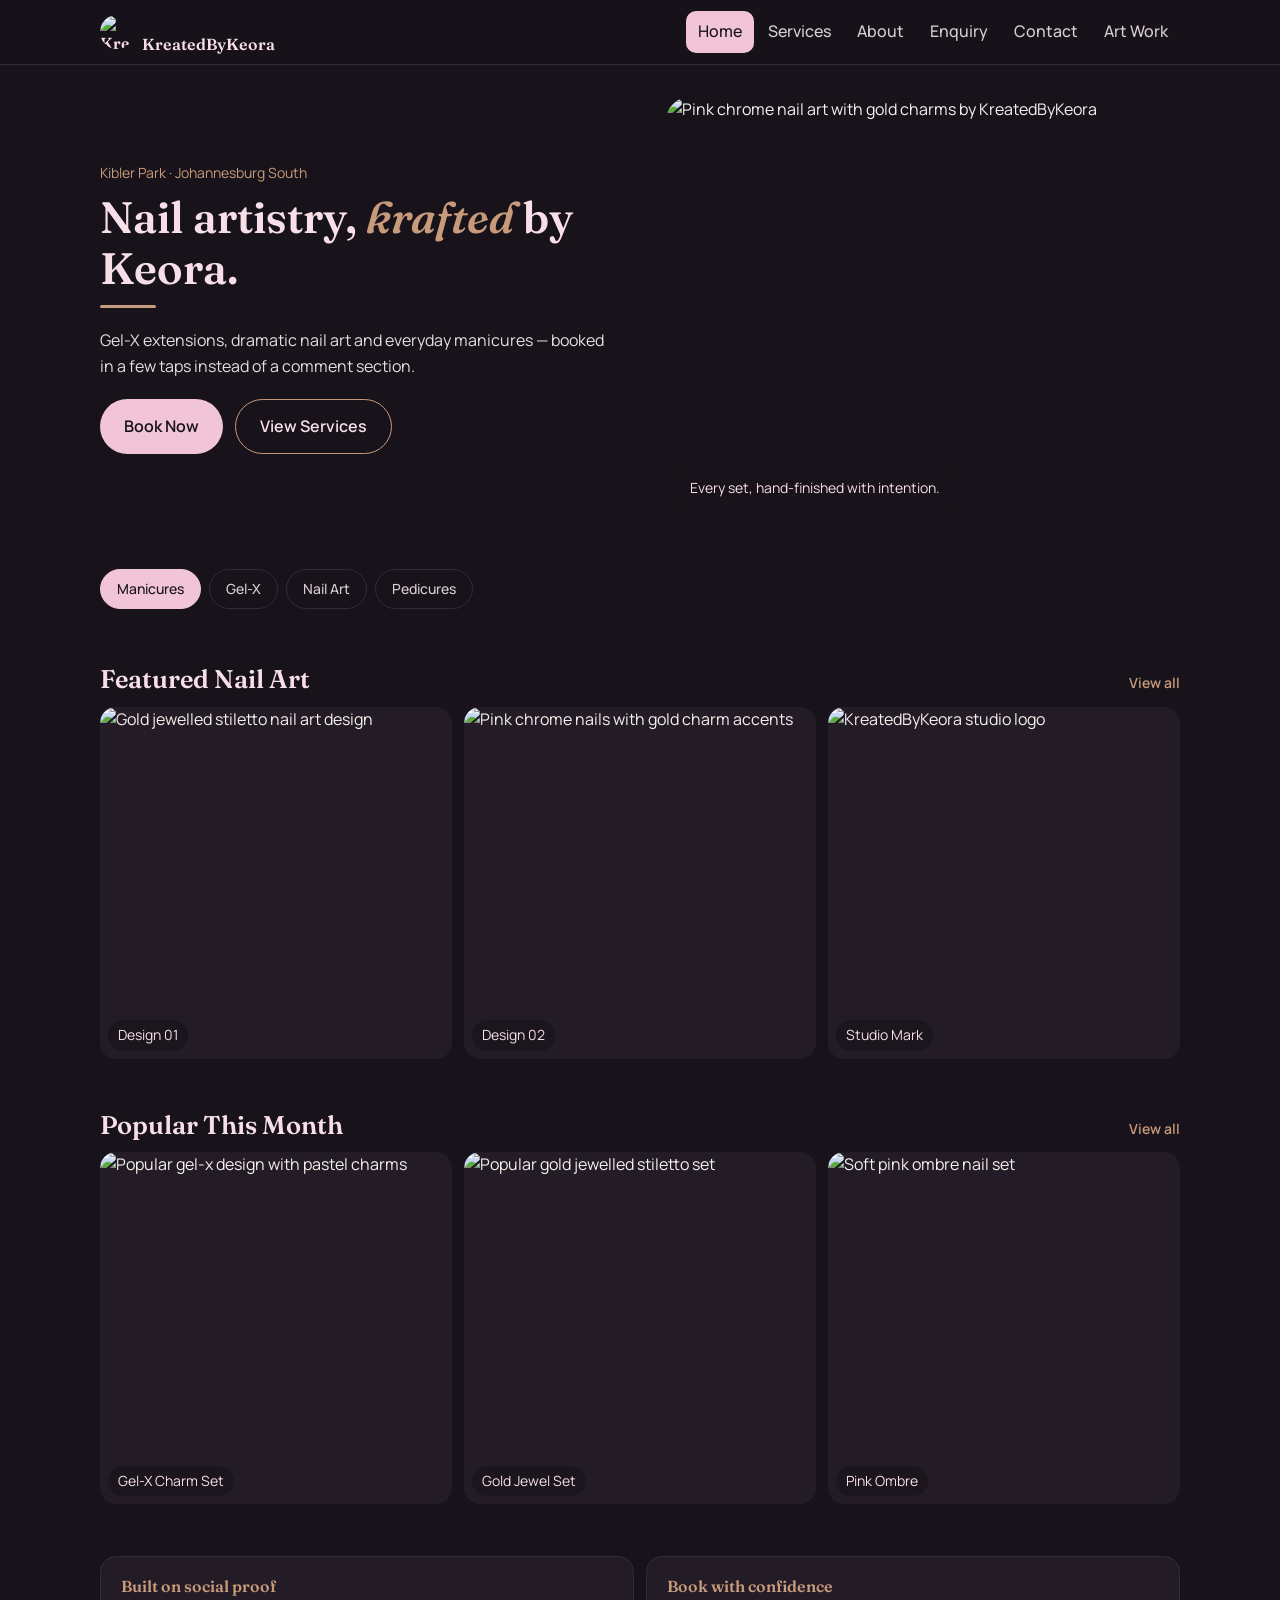
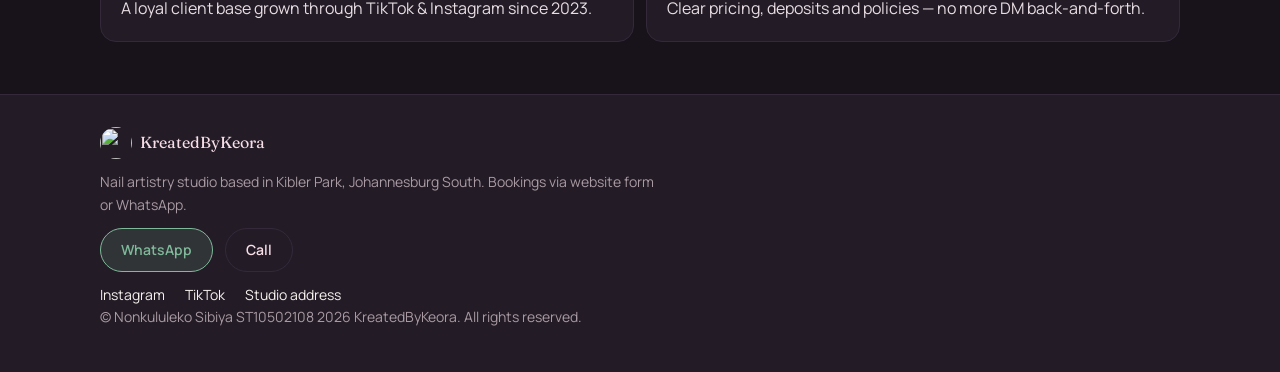
==== KBK/index.html @ b12ecbe9 "Add Google Fonts preconnect and stylesheet links" ====
<!DOCTYPE html>
<html lang="en">
<head>
<meta charset="UTF-8">
<meta name="viewport" content="width=device-width, initial-scale=1.0">
<title>KreatedByKeora — Nail Artistry Studio, Kibler Park</title>
<meta name="description" content="Gel-X extensions, custom nail art and manicures by Keora — a nail artistry studio based in Kibler Park, Johannesburg South. Book online.">

<link rel="preconnect" href="https://fonts.googleapis.com">
<link rel="preconnect" href="https://fonts.gstatic.com" crossorigin>
<link href="https://fonts.googleapis.com/css2?family=Fraunces:opsz,wght@9..144,500;9..144,600;9..144,700&family=Manrope:wght@400;500;600;700&display=swap" rel="stylesheet">
<link rel="stylesheet" href="css/style.css">

  
</head>
<body>

<!-- ============ HEADER ============ -->
<header class="site-header">
  <div class="wrap">
    <a href="index.html" class="brand">
      <img src="images/hero/logo.jpeg" alt="KreatedByKeora logo">
      <br>
      KreatedByKeora
    </a>
    <nav class="top-links" aria-label="Primary">
      <a href="index.html" class="active">Home</a>
      <a href="services.html">Services</a>
      <a href="about.html">About</a>
      <a href="enquiry.html">Enquiry</a>
      <a href="contact.html">Contact</a>
      <a href="art_work.html"> Art Work</a>
    </nav>
    <button class="menu-toggle" aria-label="Open menu" aria-expanded="false" data-menu-open>
      <svg  width="30px" height="30px" viewBox="0 0 24 24" fill="none" stroke="currentColor" stroke-width="2"><path d="M3 6h18M3 12h18M3 18h18"/></svg>
    </button>
  </div>
</header>

<!-- ============ MOBILE DRAWER ============ -->
<div class="drawer" data-drawer>
  <div class="drawer-panel">
    <button class="drawer-close" aria-label="Close menu" data-menu-close>&times;</button>
    <nav aria-label="Mobile">
      <a href="index.html">Home</a>
      <a href="about.html">About Us</a>
      <a href="services.html">Services</a>
      <a href="enquiry.html">Book / Enquire</a>
      <a href="contact.html">Contact</a>
      <a href="art_work.html"> Art Work</a>

    </nav>
  </div>
</div>

<main>
  <div class="wrap">

    <!-- ============ HERO ============ -->
    <section class="hero">
      <div class="hero-media">
        <img src="images/portfolio/pink-french-charms.jpeg" alt="Pink chrome nail art with gold charms by KreatedByKeora">
       <p><span class="hero-caption">Every set, hand-finished with intention.</span></p>
      </div>
      <div class="hero-copy">
        <span class="eyebrow">Kibler Park · Johannesburg South</span>
        <h1>Nail artistry, <span>krafted</span> by Keora.</h1>
        <div class="swipe"></div>
        <p>Gel-X extensions, dramatic nail art and everyday manicures — booked in a few taps instead of a comment section.</p>
        <div class="hero-actions">
          <a href="enquiry.html" class="btn btn-primary">Book Now</a>
          <a href="services.html" class="btn btn-outline">View Services</a>
        </div>
      </div>
    </section>

    <!-- Quick categories -->
    <section> 
      <div class="chip-row">
        <a class="chip active" href="services.html#manicures">Manicures</a>
        <a class="chip" href="services.html#gel-x">Gel-X</a>
        <a class="chip" href="services.html#nail-art">Nail Art</a>
        <a class="chip" href="services.html#pedicures">Pedicures</a>
      </div>
    </section>

    <!-- Featured nail art -->
    <section>
      <div class="section-head">
        <h2>Featured Nail Art</h2>
        <a href="services.html" class="see-all">View all</a>
      </div>
      <div class="grid-3">
        <div class="thumb">
          <img src="images/portfolio/gold-jewel-nails.jpeg" alt="Gold jewelled stiletto nail art design">
          <span class="thumb-label">Design 01</span>
        </div>
        <div class="thumb">
          <img src="images/portfolio/pink-french-charms.jpeg" alt="Pink chrome nails with gold charm accents">
          <span class="thumb-label">Design 02</span>
        </div>
        <div class="thumb">
          <img src="images/hero/logo.jpeg" alt="KreatedByKeora studio logo">
          <span class="thumb-label">Studio Mark</span>
        </div>
      </div>
    </section>

    <!-- Popular this month -->
    <section>
      <div class="section-head">
        <h2>Popular This Month</h2>
        <a href="services.html" class="see-all">View all</a>
      </div>
      <div class="grid-3">
        <div class="thumb">
          <img src="images/portfolio/pink-french-charms.jpeg" alt="Popular gel-x design with pastel charms">
          <span class="thumb-label">Gel-X Charm Set</span>
        </div>
        <div class="thumb">
          <img src="images/portfolio/gold-jewel-nails.jpeg" alt="Popular gold jewelled stiletto set">
          <span class="thumb-label">Gold Jewel Set</span>
        </div>
        <div class="thumb">
          <img src="images/portfolio/pink-french-charms.jpeg" alt="Soft pink ombre nail set">
          <span class="thumb-label">Pink Ombre</span>
        </div>
      </div>
    </section>

    <!-- Trust strip -->
    <section>
      <div class="pillars">
        <div class="pillar">
          <h4>Built on social proof</h4>
          <p>A loyal client base grown through TikTok &amp; Instagram since 2023.</p>
        </div>
        <div class="pillar">
          <h4>Book with confidence</h4>
          <p>Clear pricing, deposits and policies — no more DM back-and-forth.</p>
        </div>
      </div>
    </section>

  </div>
</main>

<!-- ============ FOOTER ============ -->
<footer class="site-footer">
  <div class="wrap">
    <div class="brand"><img src="images/hero/logo.jpeg" alt=""> KreatedByKeora</div>
    <p>Nail artistry studio based in Kibler Park, Johannesburg South. Bookings via website form or WhatsApp.</p>
    <div class="social-row">
      <a class="social-btn whatsapp" href="https://wa.me/0820951275" target="_blank" rel="noopener">WhatsApp</a>
      <a class="social-btn" href="tel:+0820951275">Call</a>
    </div>
    <div class="footer-links">
      <a href="https://instagram.com/kreatedbykeora" target="_blank" rel="noopener">Instagram</a>
      <a href="https://tiktok.com/@kreatedbykeora" target="_blank" rel="noopener">TikTok</a>
      <a href="contact.html">Studio address</a>
    </div>
    <p>&copy; Nonkululeko Sibiya ST10502108 2026 KreatedByKeora. All rights reserved.</p>
  </div>
</footer>

<!-- ============ STICKY BOTTOM TAB BAR (mobile) ============ -->
<nav class="tab-bar" aria-label="Bottom">
  <a href="index.html" class="active">
    <svg width="30px" height="30px"viewBox="0 0 24 24" fill="none" stroke="currentColor" stroke-width="2"><path d="M3 10l9-7 9 7v10a1 1 0 0 1-1 1h-5v-6H9v6H4a1 1 0 0 1-1-1V10z"/></svg>
    Home
  </a>
  <a href="services.html">
    <svg width="30px" height="30px" viewBox="0 0 24 24" fill="none" stroke="currentColor" stroke-width="2"><circle cx="12" cy="12" r="9"/><path d="M12 7v5l3 3"/></svg>
    Services
  </a>
  <a href="enquiry.html" class="cta-tab">
    <span class="tab-pill">Enquiry</span>
  </a>
  <a href="contact.html">
    <svg width="30px" height="30px"viewBox="0 0 24 24" fill="none" stroke="currentColor" stroke-width="2"><path d="M21 15a2 2 0 0 1-2 2H7l-4 4V5a2 2 0 0 1 2-2h14a2 2 0 0 1 2 2z"/></svg>
    Contact
  </a>
    
</nav>


</body>
</html>
---- KBK/css/style.css ----
/* ---------- 1. CSS RESET ---------- */
*, *::before, *::after { box-sizing: border-box; }
html, body, h1, h2, h3, h4, p, ul, ol, li, figure { margin: 0; padding: 0; }
ul, ol { list-style: none; }
img { max-width: 100%; display: block; }
a { text-decoration: none; color: inherit; }
button { font: inherit; background: none; border: none; cursor: pointer; color: inherit; }
input, textarea, select { font: inherit; color: inherit; }
html { -webkit-text-size-adjust: 100%; }

@media (prefers-reduced-motion: reduce) {
  *, *::before, *::after {
    animation-duration: 0.001ms !important;
    transition-duration: 0.001ms !important;
  }
}

/* ---------- 2. DESIGN TOKENS ---------- */
:root {
  /* Colour */
  --charcoal:      #18131a;
  --charcoal-raised:#231c26;
  --charcoal-line:  #33293a;
  --blush:          #f1c4d6;
  --blush-soft:     #f7dee7;
  --rose-gold:      #c79a7b;
  --rose-gold-dim:  #9c7c67;
  --cream:          #f7f1ee;
  --success:        #7fb99a;
  --error:          #e08a94;

  /* Type */
  --font-display: 'Fraunces', Georgia, serif;
  --font-body: 'Manrope', -apple-system, BlinkMacSystemFont, 'Segoe UI', sans-serif;

  /* Type scale (mobile) */
  --step--1: 0.875rem;
  --step-0:  1rem;
  --step-1:  1.25rem;
  --step-2:  1.6rem;
  --step-3:  2rem;
  --step-4:  2.6rem;

  /* Spacing */
  --space-1: 0.5rem;
  --space-2: 0.75rem;
  --space-3: 1.25rem;
  --space-4: 2rem;
  --space-5: 3.25rem;

  /* Layout */
  --wrap-max: 1120px;
  --radius-s: 10px;
  --radius-m: 16px;
  --radius-l: 24px;
  --header-h: 64px;
  --tabbar-h: 68px;

  --shadow-card: 0 12px 28px -12px rgba(0, 0, 0, 0.45);
}

/* ---------- 3. BASE ---------- */
body {
  background: var(--charcoal);
  color: var(--cream);
  font-family: var(--font-body);
  font-size: var(--step-0);
  line-height: 1.6;
  padding-bottom: calc(var(--tabbar-h) + var(--space-2));
}

h1, h2, h3, h4 {
  font-family: var(--font-display);
  color: var(--blush-soft);
  line-height: 1.15;
  font-weight: 600;
}

h1 { font-size: var(--step-3); margin-bottom: var(--space-2); }
h2 { font-size: var(--step-2); }
h3 { font-size: var(--step-1); margin-bottom: var(--space-1); }
h4 { font-size: var(--step-0); color: var(--rose-gold); }

p { max-width: 62ch; color: #e7dde3; }

.wrap {
  width: 100%;
  max-width: var(--wrap-max);
  margin-inline: auto;
  padding-inline: var(--space-3);
}

main {
  display: block;
  padding-top: var(--space-4);
}

main > .wrap > section,
main > .wrap > * + section {
  margin-bottom: var(--space-5);
}

.eyebrow {
  display: inline-block;
  font-family: var(--font-body);
  font-size: var(--step--1);
  color: var(--rose-gold);
  margin-bottom: var(--space-1);
}

.swipe {
  width: 56px;
  height: 3px;
  background: var(--rose-gold);
  border-radius: 999px;
  margin: var(--space-2) 0 var(--space-3);
}

/* ---------- 4. HEADER / NAV ---------- */
.site-header {
  position: sticky;
  top: 0;
  z-index: 40;
  background: rgba(24, 19, 26, 0.92);
  backdrop-filter: blur(8px);
  border-bottom: 1px solid var(--charcoal-line);
}

.site-header .wrap {
  height: var(--header-h);
  display: flex;
  align-items: center;
  justify-content: space-between;
  gap: var(--space-2);
}

.site-header .brand {
  display: flex;
  align-items: center;
  gap: var(--space-1);
  font-family: var(--font-display);
  font-weight: 600;
  color: var(--blush-soft);
  font-size: var(--step-0);
}

.site-header .brand img {
  width: 34px;
  height: 34px;
  border-radius: 50%;
  object-fit: cover;
}

.site-header .brand h1 { font-size: var(--step-0); margin: 0; }

.back-link {
  display: inline-flex;
  align-items: center;
  gap: 6px;
  color: var(--blush-soft);
  font-weight: 500;
  transition: color 0.15s ease;
}
.back-link:hover,
.back-link:focus-visible { color: var(--rose-gold); }

/* Top nav hidden on mobile, shown at desktop breakpoint */
.top-links {
  display: none;
}

.top-links a {
  padding: var(--space-1) var(--space-2);
  color: #d8cdd3;
  font-weight: 500;
  border-radius: var(--radius-s);
  transition: color 0.15s ease, background-color 0.15s ease;
}

.top-links a:hover,
.top-links a:focus-visible {
  color: var(--blush-soft);
  background: var(--charcoal-raised);
}

.top-links a.active {
  color: var(--charcoal);
  background: var(--blush);
}

.menu-toggle {
  display: inline-flex;
  padding: var(--space-1);
  border-radius: var(--radius-s);
  color: var(--blush-soft);
}
.menu-toggle:hover,
.menu-toggle:focus-visible { background: var(--charcoal-raised); }

/* ---------- 5. MOBILE DRAWER ---------- */
.drawer {
  position: fixed;
  inset: 0;
  z-index: 50;
  background: rgba(0, 0, 0, 0.55);
  opacity: 0;
  pointer-events: none;
  transition: opacity 0.2s ease;
}

.drawer.is-open {
  opacity: 1;
  pointer-events: auto;
}

.drawer-panel {
  position: absolute;
  top: 0;
  right: 0;
  height: 100%;
  width: min(78vw, 320px);
  background: var(--charcoal-raised);
  border-left: 1px solid var(--charcoal-line);
  padding: var(--space-4) var(--space-3);
  transform: translateX(100%);
  transition: transform 0.25s ease;
}

.drawer.is-open .drawer-panel { transform: translateX(0); }

.drawer-close {
  font-size: 1.75rem;
  line-height: 1;
  color: var(--blush-soft);
  margin-bottom: var(--space-3);
}

.drawer nav {
  display: flex;
  flex-direction: column;
  gap: var(--space-1);
}

.drawer nav a {
  padding: var(--space-2);
  border-radius: var(--radius-s);
  color: var(--cream);
  font-weight: 500;
}
.drawer nav a:hover,
.drawer nav a:focus-visible { background: var(--charcoal-line); color: var(--blush-soft); }

/* ---------- 6. BUTTONS ---------- */
.btn {
  display: inline-flex;
  align-items: center;
  justify-content: center;
  padding: 0.85rem 1.5rem;
  border-radius: 999px;
  font-weight: 600;
  font-size: var(--step-0);
  transition: transform 0.15s ease, background-color 0.15s ease, color 0.15s ease, box-shadow 0.15s ease;
}

.btn-primary {
  background: var(--blush);
  color: var(--charcoal);
}
.btn-primary:hover,
.btn-primary:focus-visible {
  background: var(--rose-gold);
  color: var(--charcoal);
}
.btn-primary:active { transform: scale(0.98); }

.btn-outline {
  border: 1.5px solid var(--rose-gold);
  color: var(--blush-soft);
}
.btn-outline:hover,
.btn-outline:focus-visible {
  background: var(--rose-gold);
  color: var(--charcoal);
}

.btn-block { display: flex; width: 100%; }

/* ---------- 7. HERO ---------- */
.hero {
  display: flex;
  flex-direction: column;
  gap: var(--space-3);
}

.hero-media { position: relative; border-radius: var(--radius-l); overflow: hidden; }
.hero-media img { width: 100%; height: 62vw; max-height: 420px; object-fit: cover; }

.hero-caption {
  position: absolute;
  left: var(--space-2);
  bottom: var(--space-2);
  background: rgba(24, 19, 26, 0.75);
  color: var(--blush-soft);
  padding: 6px 12px;
  border-radius: var(--radius-s);
  font-size: var(--step--1);
}


.hero-copy h1 span { color: var(--rose-gold); font-style: italic; }

.hero-actions {
  display: flex;
  flex-wrap: wrap;
  gap: var(--space-2);
  margin-top: var(--space-3);
}

/* ---------- 8. CHIPS / FILTERS ---------- */
.chip-row {
  display: flex;
  gap: var(--space-1);
  overflow-x: auto;
  padding-bottom: 4px;
  scrollbar-width: none;
}
.chip-row::-webkit-scrollbar { display: none; }

.chip {
  flex: 0 0 auto;
  padding: 0.5rem 1rem;
  border-radius: 999px;
  border: 1px solid var(--charcoal-line);
  color: #d8cdd3;
  font-size: var(--step--1);
  font-weight: 500;
  white-space: nowrap;
  transition: background-color 0.15s ease, color 0.15s ease, border-color 0.15s ease;
}
.chip:hover,
.chip:focus-visible { border-color: var(--rose-gold); color: var(--blush-soft); }
.chip.active { background: var(--blush); color: var(--charcoal); border-color: var(--blush); }

/* ---------- 9. GRIDS / CARDS ---------- */
.section-head {
  display: flex;
  align-items: baseline;
  justify-content: space-between;
  margin-bottom: var(--space-2);
}
.see-all { color: var(--rose-gold); font-weight: 600; font-size: var(--step--1); }
.see-all:hover, .see-all:focus-visible { color: var(--blush); }

.grid-3, .grid-2, .gallery-grid {
  display: grid;
  gap: var(--space-2);
}
.grid-3 { grid-template-columns: repeat(2, 1fr); }
.grid-2 { grid-template-columns: 1fr; }
.gallery-grid { grid-template-columns: repeat(2, 1fr); }

.thumb {
  position: relative;
  border-radius: var(--radius-m);
  overflow: hidden;
  background: var(--charcoal-raised);
  aspect-ratio: 1 / 1;
}
.thumb img { width: 100%; height: 100%; object-fit: cover; transition: transform 0.3s ease; }
.thumb:hover img { transform: scale(1.05); }

.thumb-label {
  position: absolute;
  left: var(--space-1);
  bottom: var(--space-1);
  background: rgba(24, 19, 26, 0.75);
  color: var(--blush-soft);
  font-size: var(--step--1);
  padding: 4px 10px;
  border-radius: 999px;
}

.service-card {
  background: var(--charcoal-raised);
  border: 1px solid var(--charcoal-line);
  border-radius: var(--radius-m);
  overflow: hidden;
  box-shadow: var(--shadow-card);
  transition: border-color 0.15s ease;
}
.service-card:hover { border-color: var(--rose-gold); }
.service-card .thumb { border-radius: 0; aspect-ratio: 4 / 3; }

.service-body { padding: var(--space-2) var(--space-3) var(--space-3); }
.service-body h3 { margin-bottom: 4px; }
.price {
  display: inline-block;
  color: var(--rose-gold);
  font-weight: 700;
  margin-bottom: var(--space-1);
}

#empty-state {
  display: none;
  text-align: center;
  color: #a99aa3;
  padding: var(--space-4) 0;
}
#empty-state.is-visible { display: block; }

.pillars {
  display: grid;
  gap: var(--space-2);
  grid-template-columns: 1fr;
}
.pillar {
  background: var(--charcoal-raised);
  border: 1px solid var(--charcoal-line);
  border-radius: var(--radius-m);
  padding: var(--space-3);
}

.policy-list {
  display: grid;
  gap: var(--space-2);
  grid-template-columns: 1fr;
}
.policy-item {
  border-left: 3px solid var(--rose-gold);
  padding-left: var(--space-2);
}

.story-block { margin-bottom: var(--space-4); }

.gallery-note {
  color: #a99aa3;
  margin-bottom: var(--space-3);
  font-size: var(--step--1);
}
/* ---------- 10. FORMS ---------- */
form { display: flex; flex-direction: column; gap: var(--space-3); }

.field { display: flex; flex-direction: column; gap: 6px; }
.field label { font-weight: 600; font-size: var(--step--1); color: var(--blush-soft); }

.field input,
.field select,
.field textarea {
  background: var(--charcoal-raised);
  border: 1px solid var(--charcoal-line);
  border-radius: var(--radius-s);
  padding: 0.75rem 1rem;
  color: var(--cream);
  transition: border-color 0.15s ease, box-shadow 0.15s ease;
}

.field textarea { min-height: 120px; resize: vertical; }

.field input:hover,
.field select:hover,
.field textarea:hover { border-color: var(--rose-gold-dim); }

.field input:focus,
.field select:focus,
.field textarea:focus {
  outline: none;
  border-color: var(--rose-gold);
  box-shadow: 0 0 0 3px rgba(199, 154, 123, 0.25);
}

.field input::placeholder,
.field textarea::placeholder { color: #8a7d84; }

.file-input { padding: 0.6rem 1rem; }

.error-msg {
  display: none;
  color: var(--error);
  font-size: var(--step--1);
}
.field.is-invalid .error-msg { display: block; }
.field.is-invalid input,
.field.is-invalid select,
.field.is-invalid textarea { border-color: var(--error); }

.form-success {
  display: none;
  background: rgba(127, 185, 154, 0.15);
  border: 1px solid var(--success);
  color: var(--success);
  padding: var(--space-2) var(--space-3);
  border-radius: var(--radius-s);
}
.form-success.is-visible { display: block; }

.privacy-note {
  font-size: var(--step--1);
  color: #a99aa3;
  border: 1px dashed var(--charcoal-line);
  border-radius: var(--radius-s);
  padding: var(--space-2);
}
.privacy-note strong { color: var(--blush-soft); }

/* ---------- 11. CONTACT PAGE ---------- */
.map-frame {
  border-radius: var(--radius-m);
  overflow: hidden;
  border: 1px solid var(--charcoal-line);
  aspect-ratio: 16 / 10;
}
.map-frame iframe { width: 100%; height: 100%; border: 0; }

.contact-list { display: flex; flex-direction: column; gap: var(--space-2); margin-bottom: var(--space-3); }
.contact-list li {
  display: flex;
  align-items: center;
  gap: var(--space-2);
  color: #e7dde3;
}
.contact-list svg { flex: 0 0 auto; color: var(--rose-gold); }

.social-row { display: flex; flex-wrap: wrap; gap: var(--space-2); margin-bottom: var(--space-2); }

.social-btn {
  display: inline-flex;
  align-items: center;
  padding: 0.6rem 1.25rem;
  border-radius: 999px;
  border: 1px solid var(--charcoal-line);
  color: var(--blush-soft);
  font-weight: 600;
  font-size: var(--step--1);
  transition: background-color 0.15s ease, border-color 0.15s ease;
}
.social-btn:hover,
.social-btn:focus-visible { border-color: var(--rose-gold); }
.social-btn.whatsapp { background: rgba(127, 185, 154, 0.15); border-color: var(--success); color: var(--success); }

/* ---------- 12. FOOTER ---------- */
.site-footer {
  background: var(--charcoal-raised);
  border-top: 1px solid var(--charcoal-line);
  padding-block: var(--space-4);
  margin-top: var(--space-5);
}
.site-footer .brand {
  display: flex;
  align-items: center;
  gap: var(--space-1);
  font-family: var(--font-display);
  color: var(--blush-soft);
  margin-bottom: var(--space-2);
}
.site-footer .brand img { width: 32px; height: 32px; border-radius: 50%; object-fit: cover; }
.site-footer p { color: #a99aa3; font-size: var(--step--1); margin-bottom: var(--space-2); }
.footer-links { display: flex; flex-wrap: wrap; gap: var(--space-3); font-size: var(--step--1); }
.footer-links a:hover, .footer-links a:focus-visible { color: var(--blush-soft); }

/* ---------- 13. STICKY BOTTOM TAB BAR (mobile) ---------- */
.tab-bar {
  position: fixed;
  bottom: 0;
  left: 0;
  right: 0;
  z-index: 40;
  display: flex;
  align-items: center;
  justify-content: space-around;
  height: var(--tabbar-h);
  background: rgba(24, 19, 26, 0.95);
  backdrop-filter: blur(8px);
  border-top: 1px solid var (--charcoal-line);
}

.tab-bar a {
  display: flex;
  flex-direction: column;
  align-items: center;
  gap: 2px;
  font-size: 0.7rem;
  color: #a99aa3;
  padding: 4px 8px;
  border-radius: var(--radius-s);
}
.tab-bar a:hover,
.tab-bar a:focus-visible,
.tab-bar a.active { color: var(--blush-soft); }

.tab-bar .cta-tab { padding: 0; }
.tab-pill {
  background: var(--blush);
  color: var(--charcoal);
  font-weight: 700;
  font-size: 0.8rem;
  padding: 10px 18px;
  border-radius: 999px;
  transform: translateY(-10px);
  box-shadow: var(--shadow-card);
}
.tab-bar .cta-tab:hover .tab-pill,
.tab-bar .cta-tab:focus-visible .tab-pill { background: var(--rose-gold); }

/* ---------- 14. RESPONSIVE: TABLET (≥600px) ---------- */
@media (min-width: 600px) {
  :root {
    --step-3: 2.4rem;
    --step-4: 3rem;
  }
  .grid-3 { grid-template-columns: repeat(3, 1fr); }
  .grid-2 { grid-template-columns: repeat(2, 1fr); }
  .gallery-grid { grid-template-columns: repeat(3, 1fr); }
  .pillars, .policy-list { grid-template-columns: repeat(2, 1fr); }
  .hero-media img { height: 46vw; }
}
/* ---------- 15. RESPONSIVE: DESKTOP (≥860px) ---------- */
@media (min-width: 860px) {
  :root {
    --step-3: 2.75rem;
    --step-4: 3.4rem;
  }

  body { padding-bottom: 0; }

  .top-links { display: flex; align-items: center; gap: 2px; }
  .menu-toggle, .tab-bar { display: none; }

  .hero {
    flex-direction: row-reverse;
    align-items: center;
    gap: var(--space-5);
  }
  .hero-media, .hero-copy { flex: 1; }
  .hero-media img { height: 480px; }

  .grid-3 { grid-template-columns: repeat(3, 1fr); }
  .grid-2 { grid-template-columns: repeat(3, 1fr); }
  .gallery-grid { grid-template-columns: repeat(4, 1fr); }

  form { max-width: 640px; }

  .contact-list li { font-size: var(--step-0); }
}
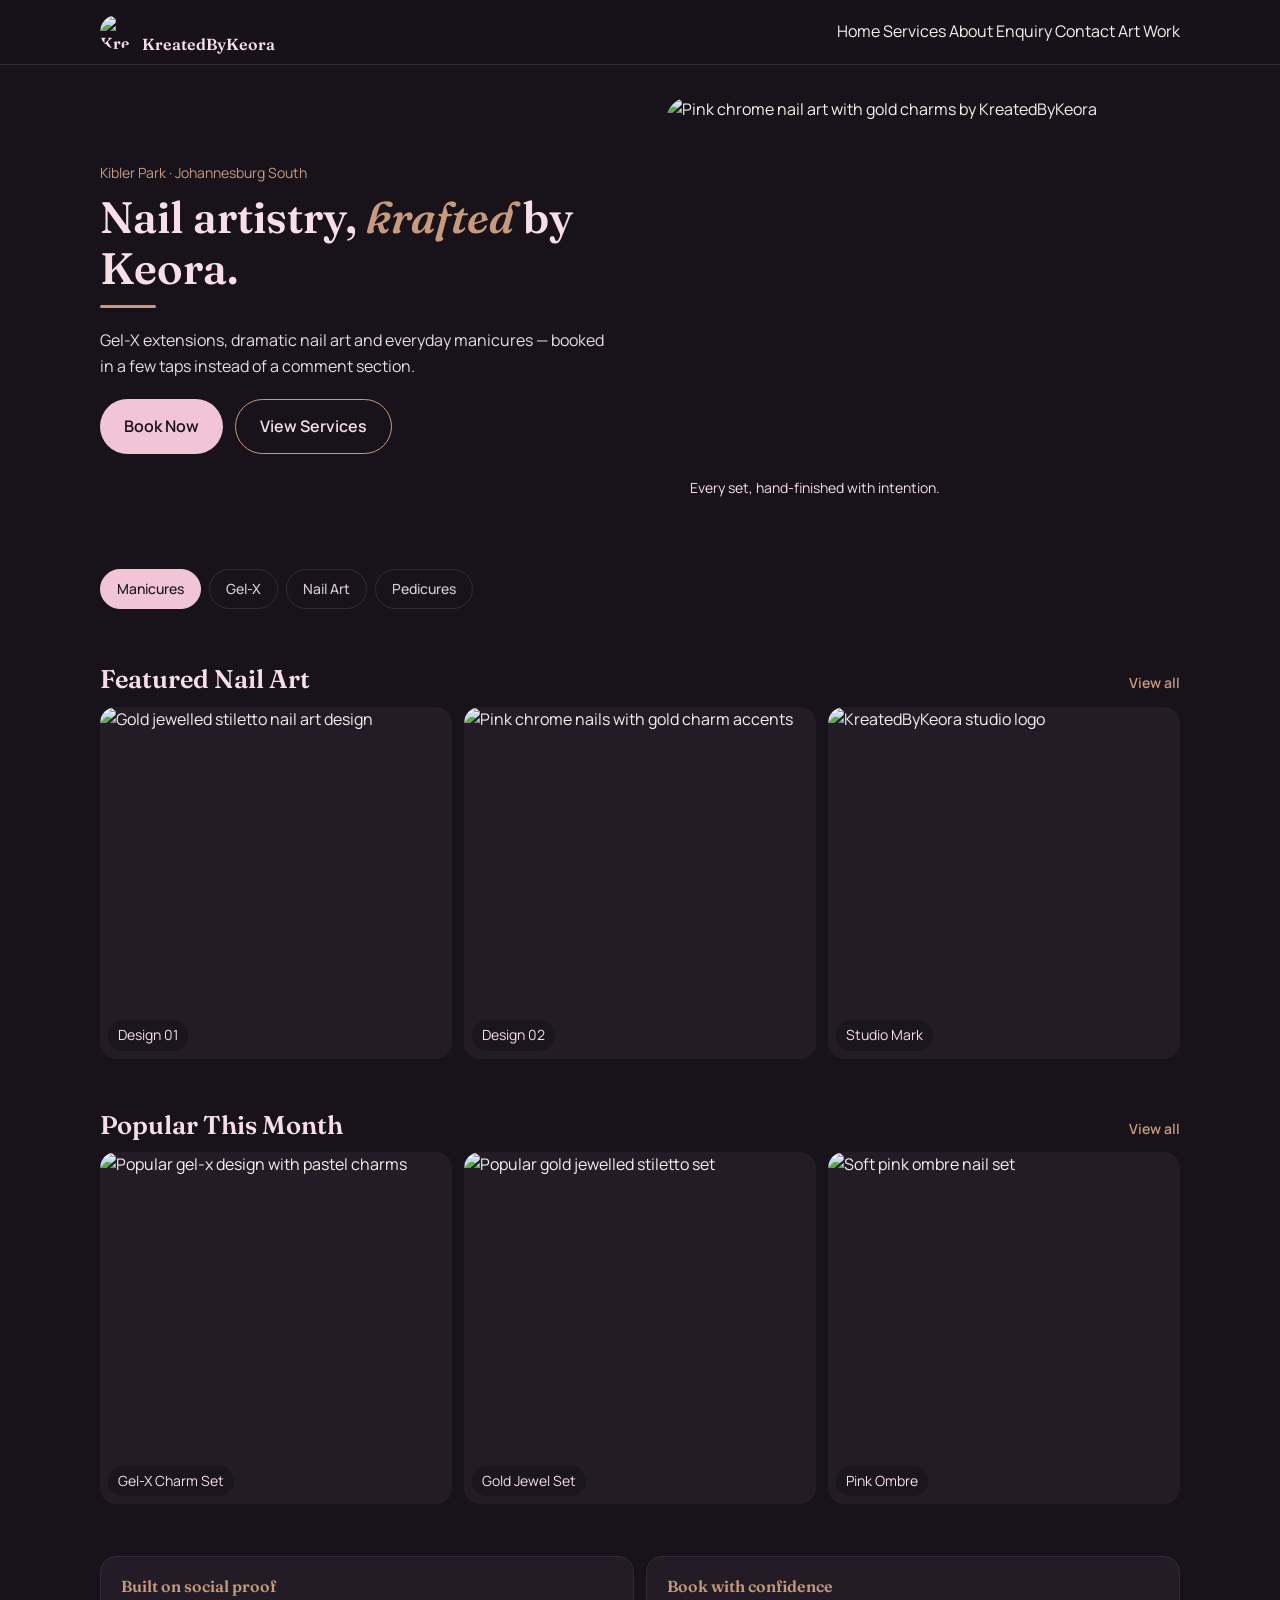
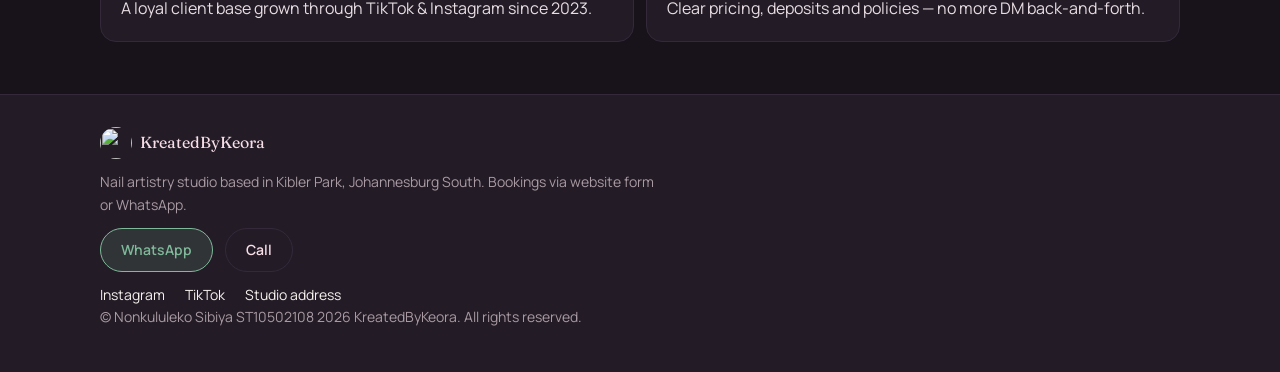
==== commit 26fce1c0: "Remove class and aria-label from nav element" ====
--- a/KBK/index.html
+++ b/KBK/index.html
@@ -23,7 +23,7 @@
       <br>
       KreatedByKeora
     </a>
-    <nav class="top-links" aria-label="Primary">
+    <nav>
       <a href="index.html" class="active">Home</a>
       <a href="services.html">Services</a>
       <a href="about.html">About</a>
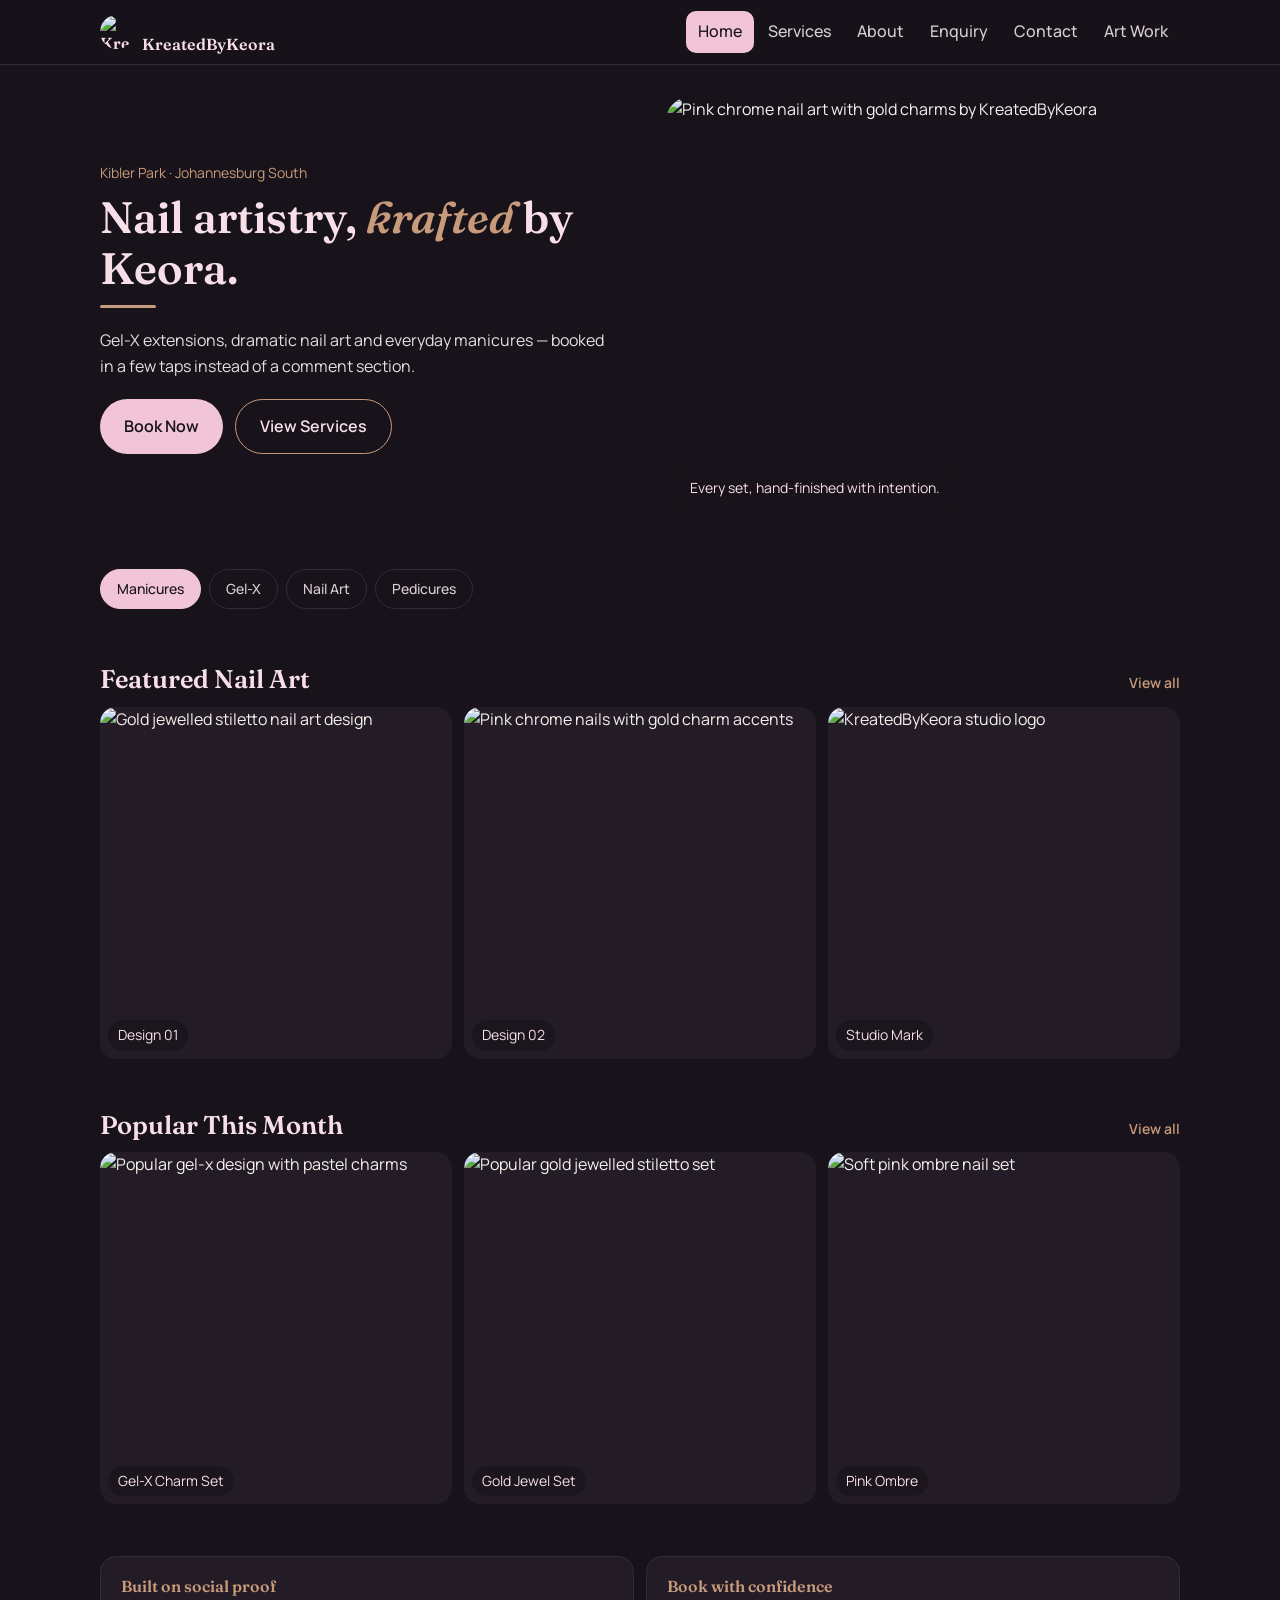
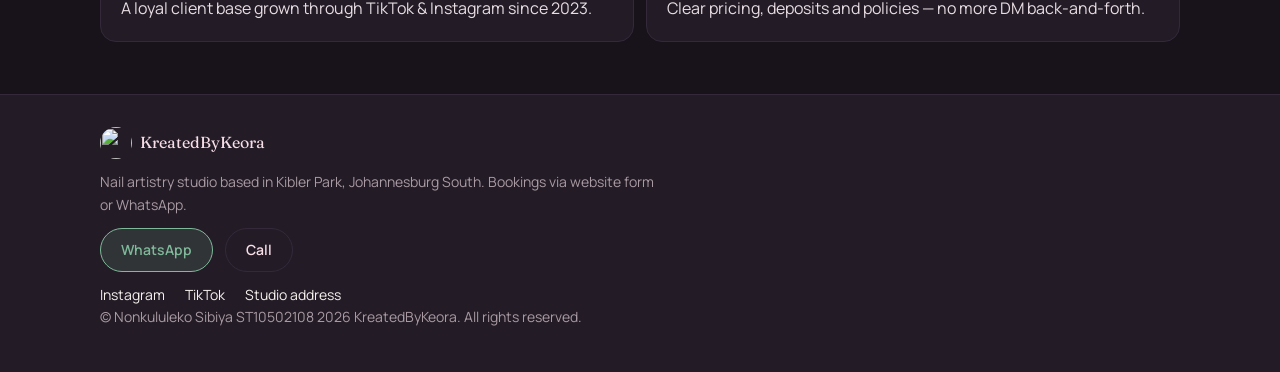
==== commit 998cdf6f: "Update navigation class and clean up HTML structure" ====
--- a/KBK/index.html
+++ b/KBK/index.html
@@ -10,8 +10,6 @@
 <link rel="preconnect" href="https://fonts.gstatic.com" crossorigin>
 <link href="https://fonts.googleapis.com/css2?family=Fraunces:opsz,wght@9..144,500;9..144,600;9..144,700&family=Manrope:wght@400;500;600;700&display=swap" rel="stylesheet">
 <link rel="stylesheet" href="css/style.css">
-
-  
 </head>
 <body>
 
@@ -23,7 +21,7 @@
       <br>
       KreatedByKeora
     </a>
-    <nav>
+    <nav class="top-links" aria-label="Primary">
       <a href="index.html" class="active">Home</a>
       <a href="services.html">Services</a>
       <a href="about.html">About</a>
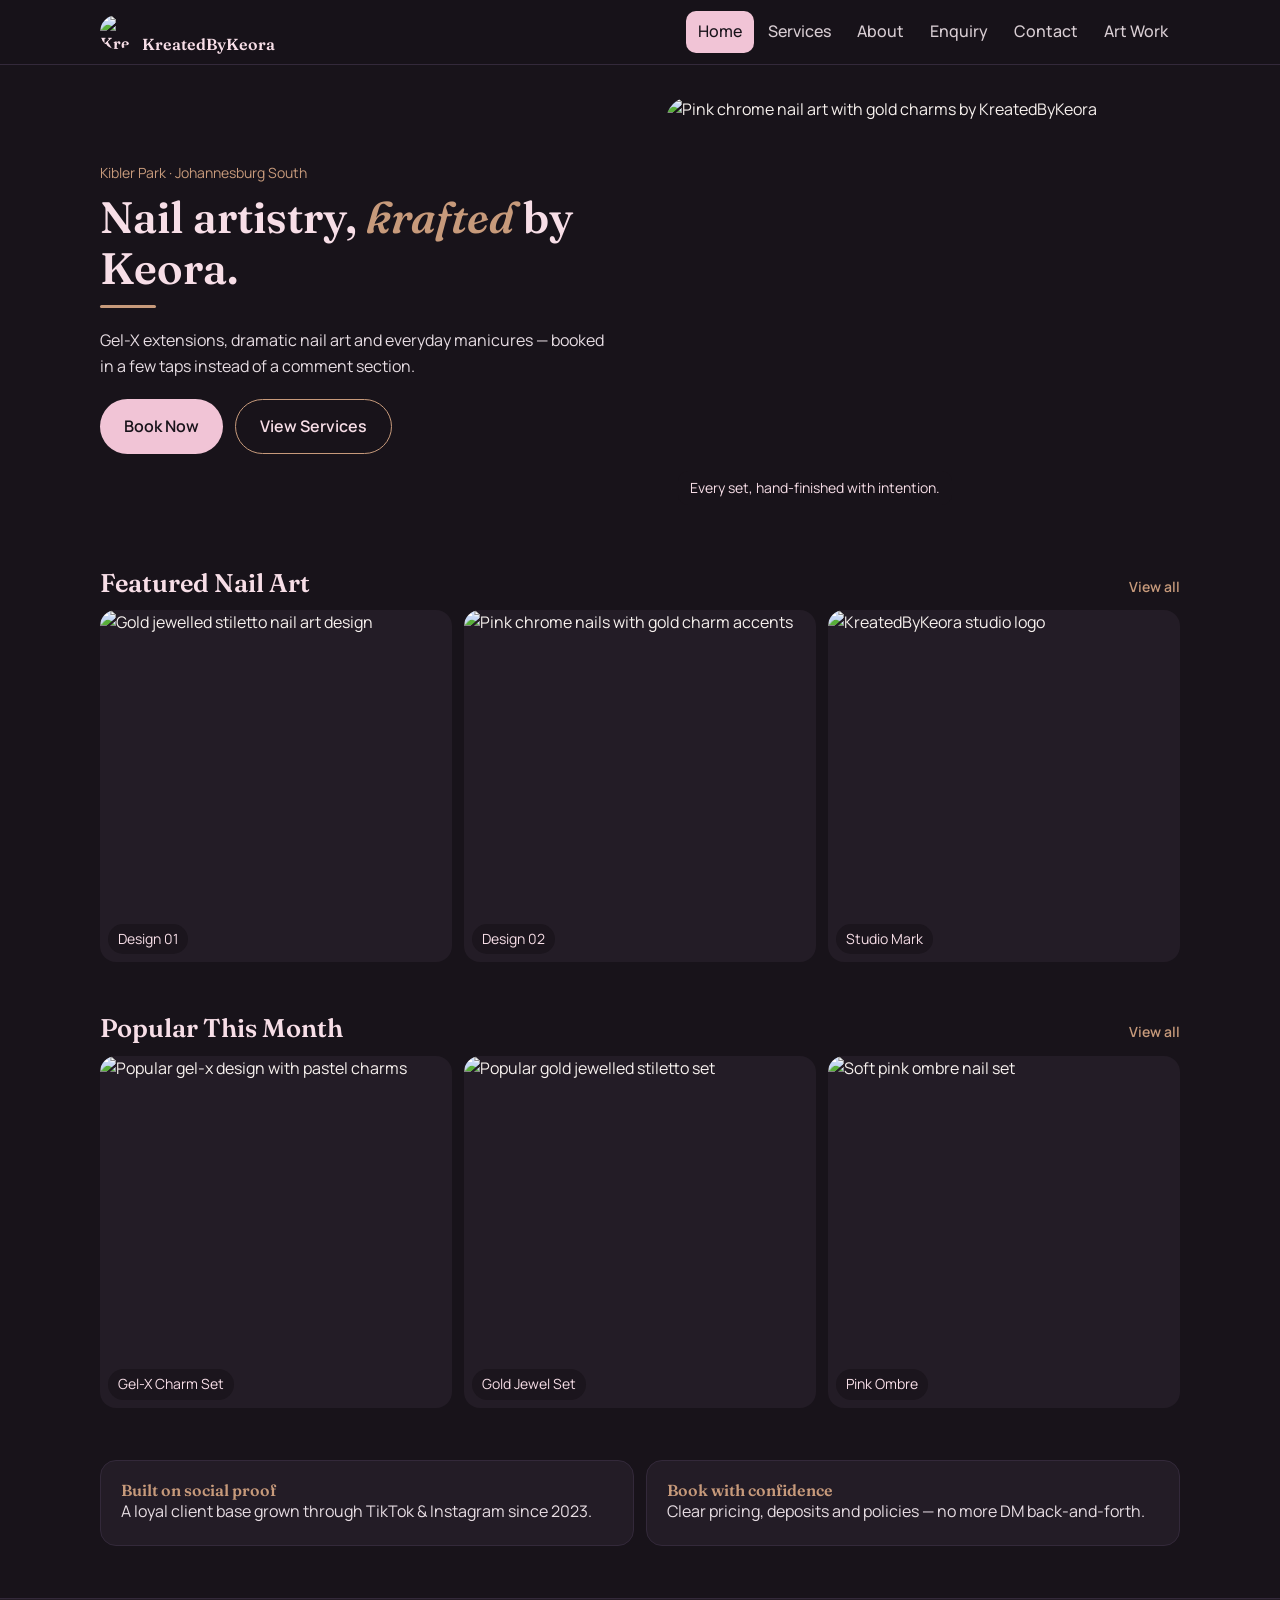
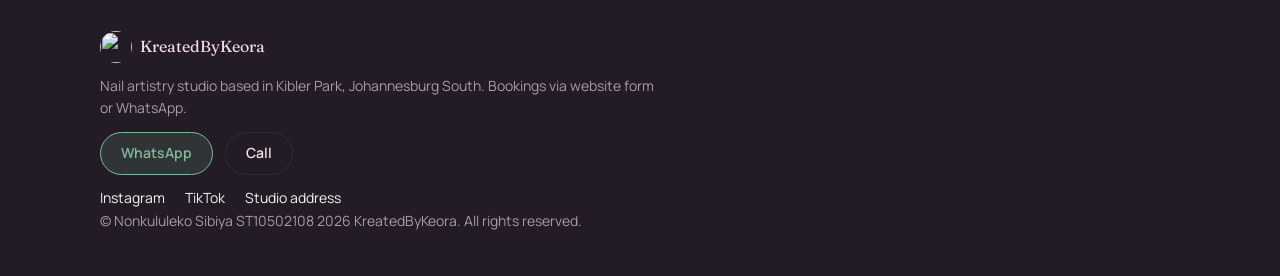
==== commit d95e03c4: "Remove quick categories section from index.html Removed the quick categories section from the index." ====
--- a/KBK/index.html
+++ b/KBK/index.html
@@ -72,15 +72,6 @@
       </div>
     </section>
 
-    <!-- Quick categories -->
-    <section> 
-      <div class="chip-row">
-        <a class="chip active" href="services.html#manicures">Manicures</a>
-        <a class="chip" href="services.html#gel-x">Gel-X</a>
-        <a class="chip" href="services.html#nail-art">Nail Art</a>
-        <a class="chip" href="services.html#pedicures">Pedicures</a>
-      </div>
-    </section>
 
     <!-- Featured nail art -->
     <section>
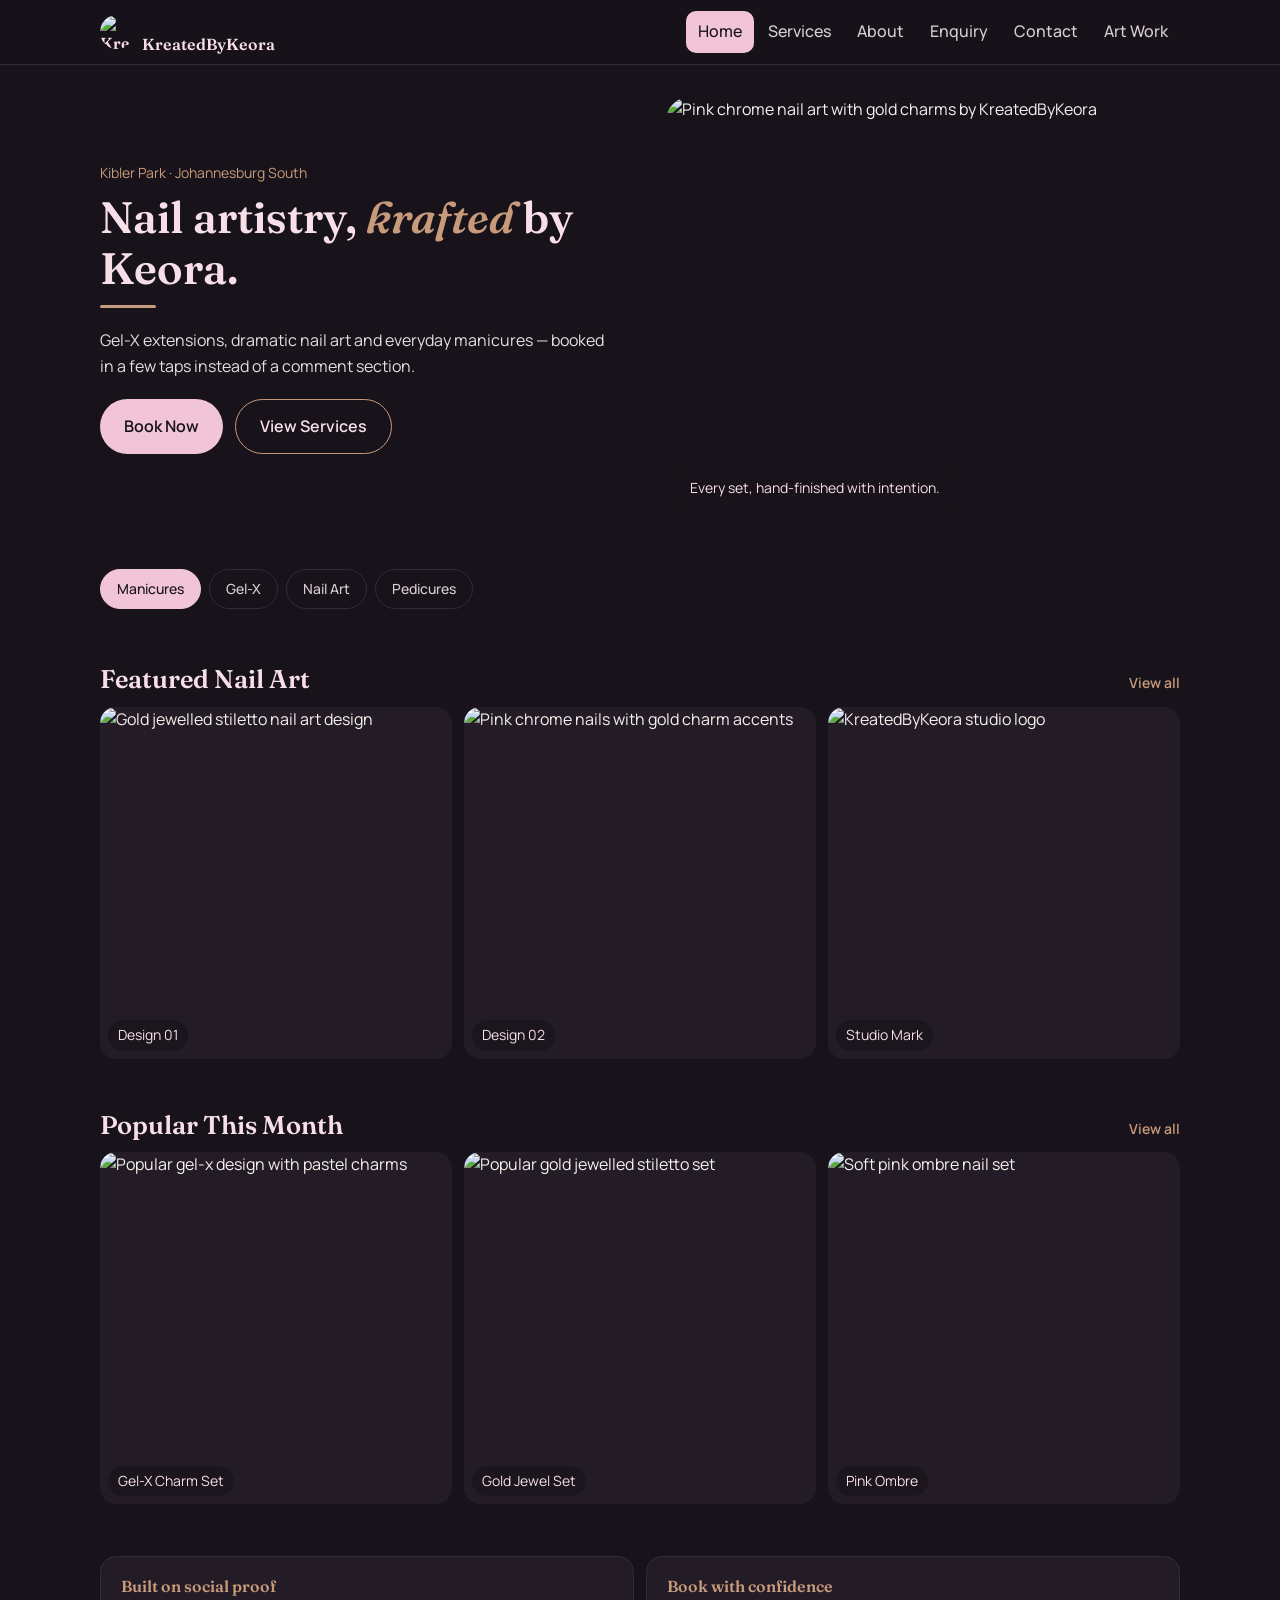
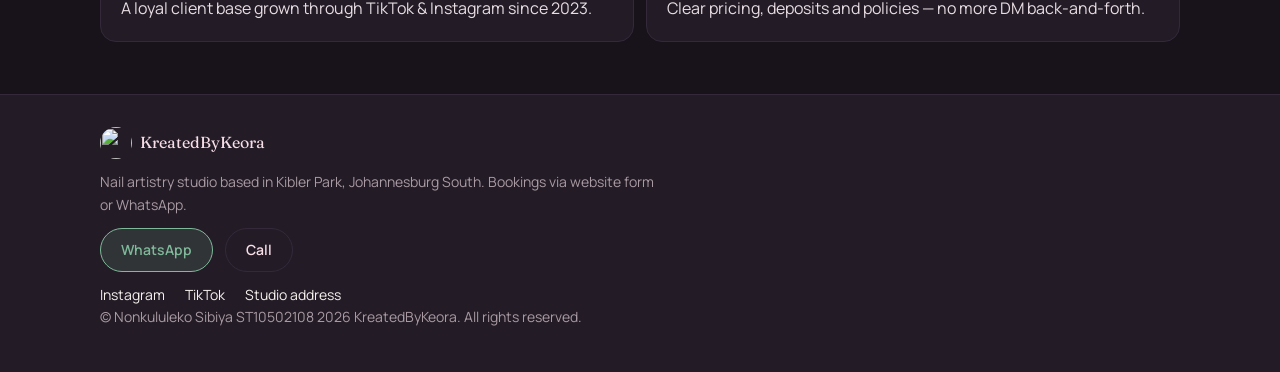
==== commit 0354d2de: "Add quick categories section to index.html" ====
--- a/KBK/index.html
+++ b/KBK/index.html
@@ -72,6 +72,15 @@
       </div>
     </section>
 
+ <!-- Quick categories -->
+    <section> 
+      <div class="chip-row">
+        <a class="chip active" href="services.html#manicures">Manicures</a>
+        <a class="chip" href="services.html#gel-x">Gel-X</a>
+        <a class="chip" href="services.html#nail-art">Nail Art</a>
+        <a class="chip" href="services.html#pedicures">Pedicures</a>
+      </div>
+    </section>
 
     <!-- Featured nail art -->
     <section>
@@ -103,7 +112,7 @@
       </div>
       <div class="grid-3">
         <div class="thumb">
-          <img src="images/portfolio/pink-french-charms.jpeg" alt="Popular gel-x design with pastel charms">
+          <img src="images/portfolio/boh.jpg" alt="Popular gel-x design with pastel charms">
           <span class="thumb-label">Gel-X Charm Set</span>
         </div>
         <div class="thumb">
@@ -173,5 +182,6 @@
 </nav>
 
 
+<script src="js/main.js" defer></script>
 </body>
 </html>
